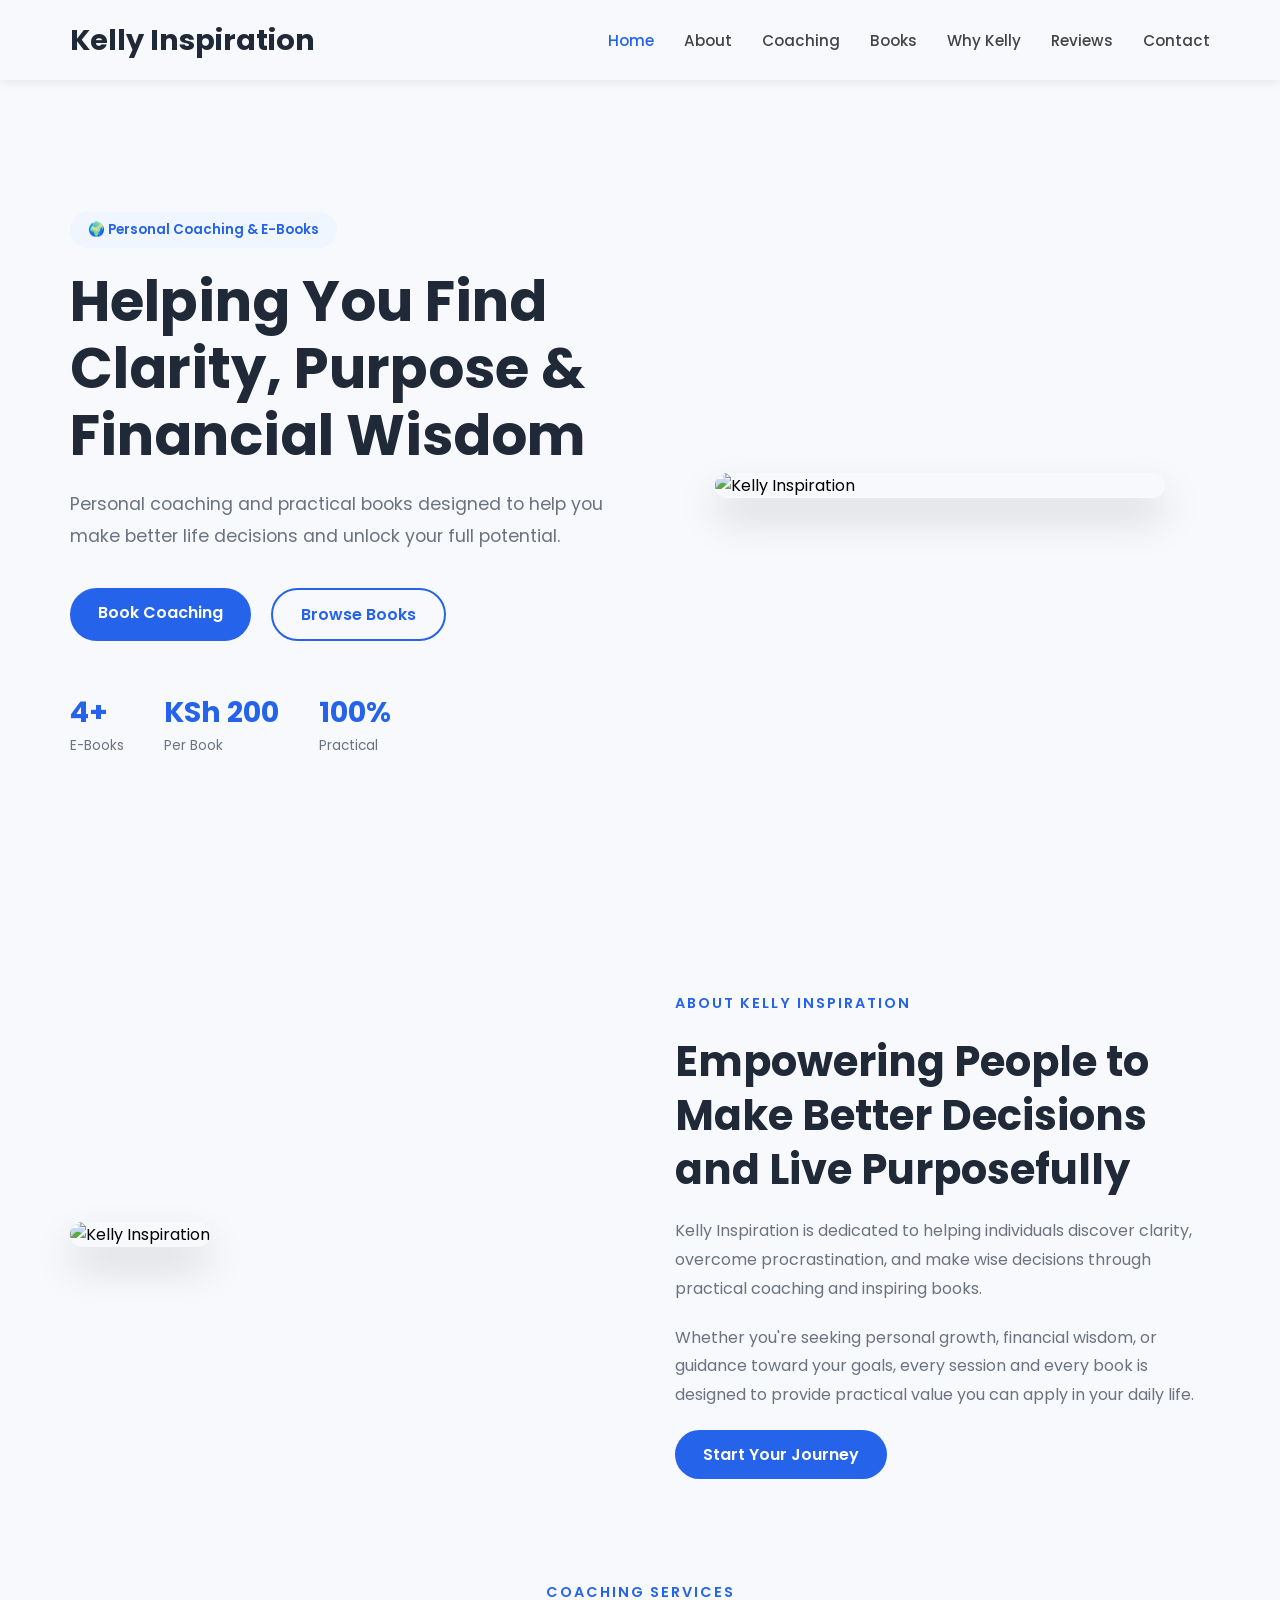
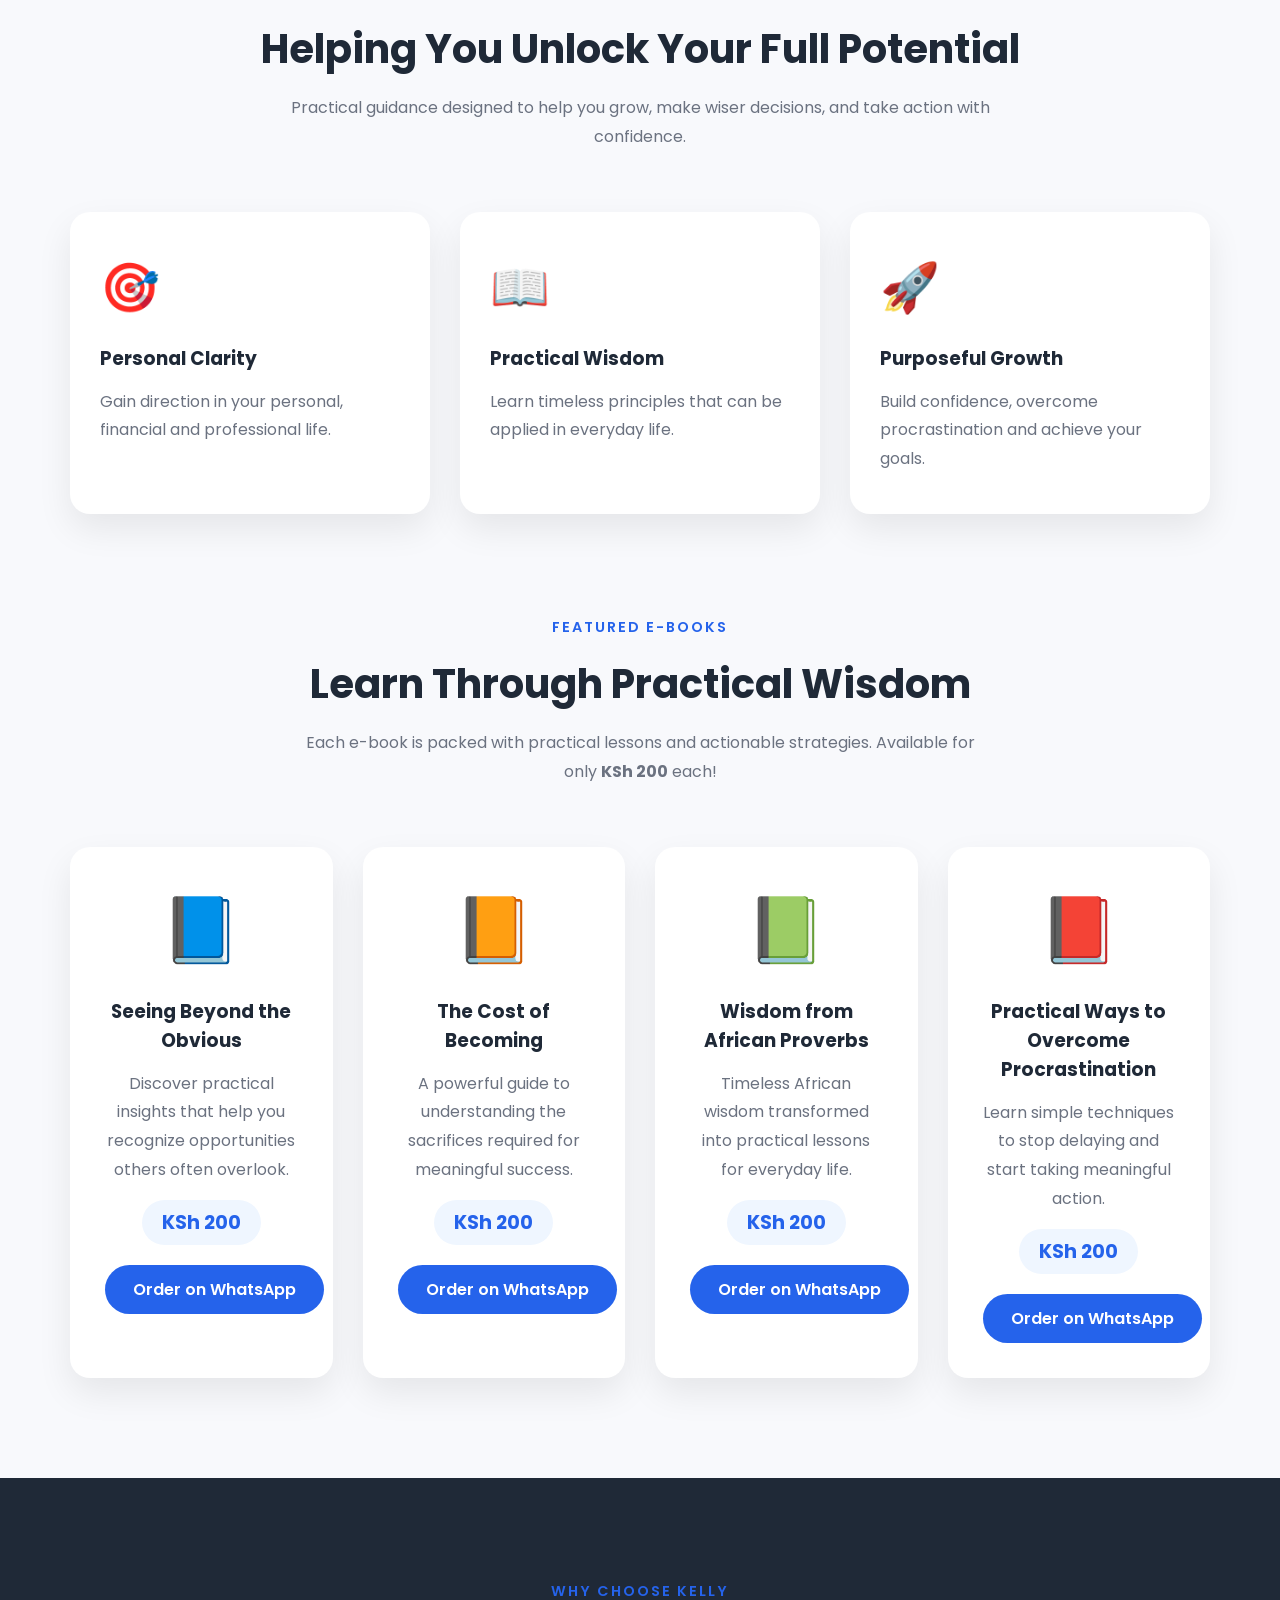
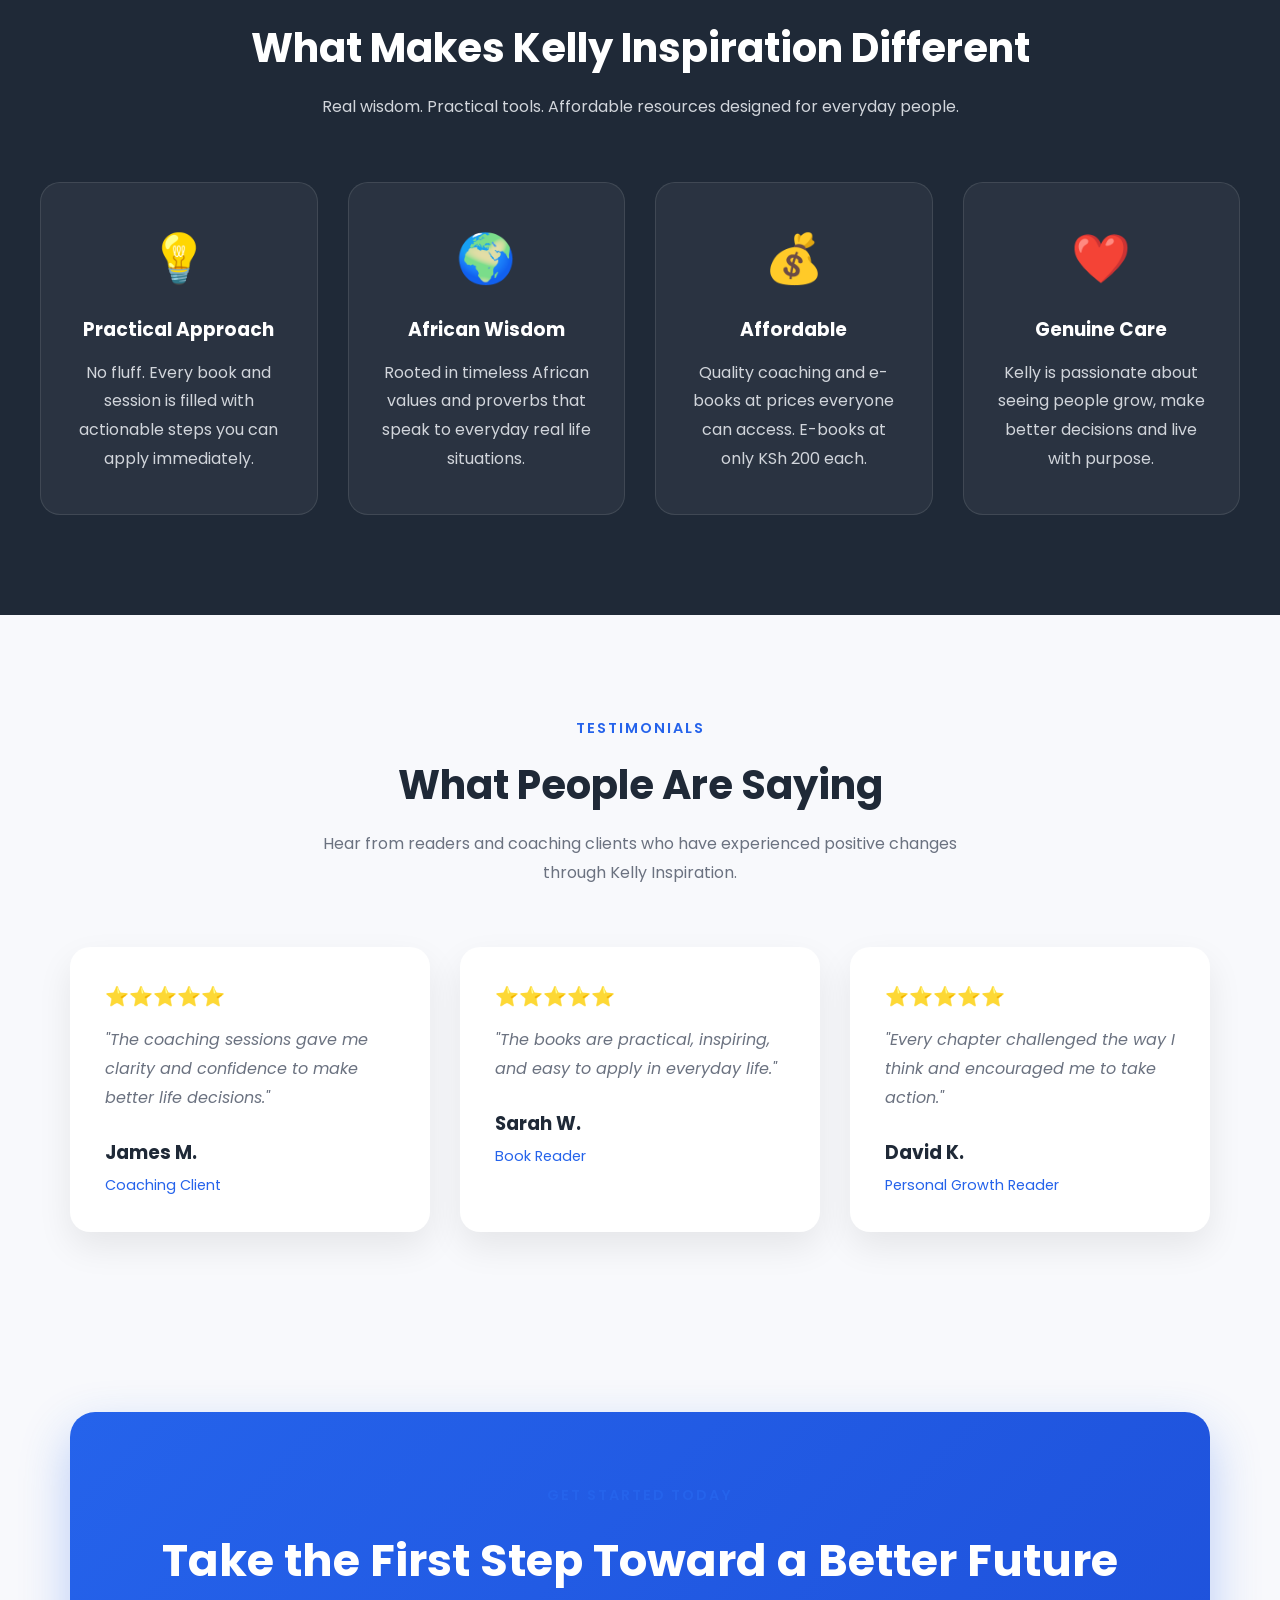
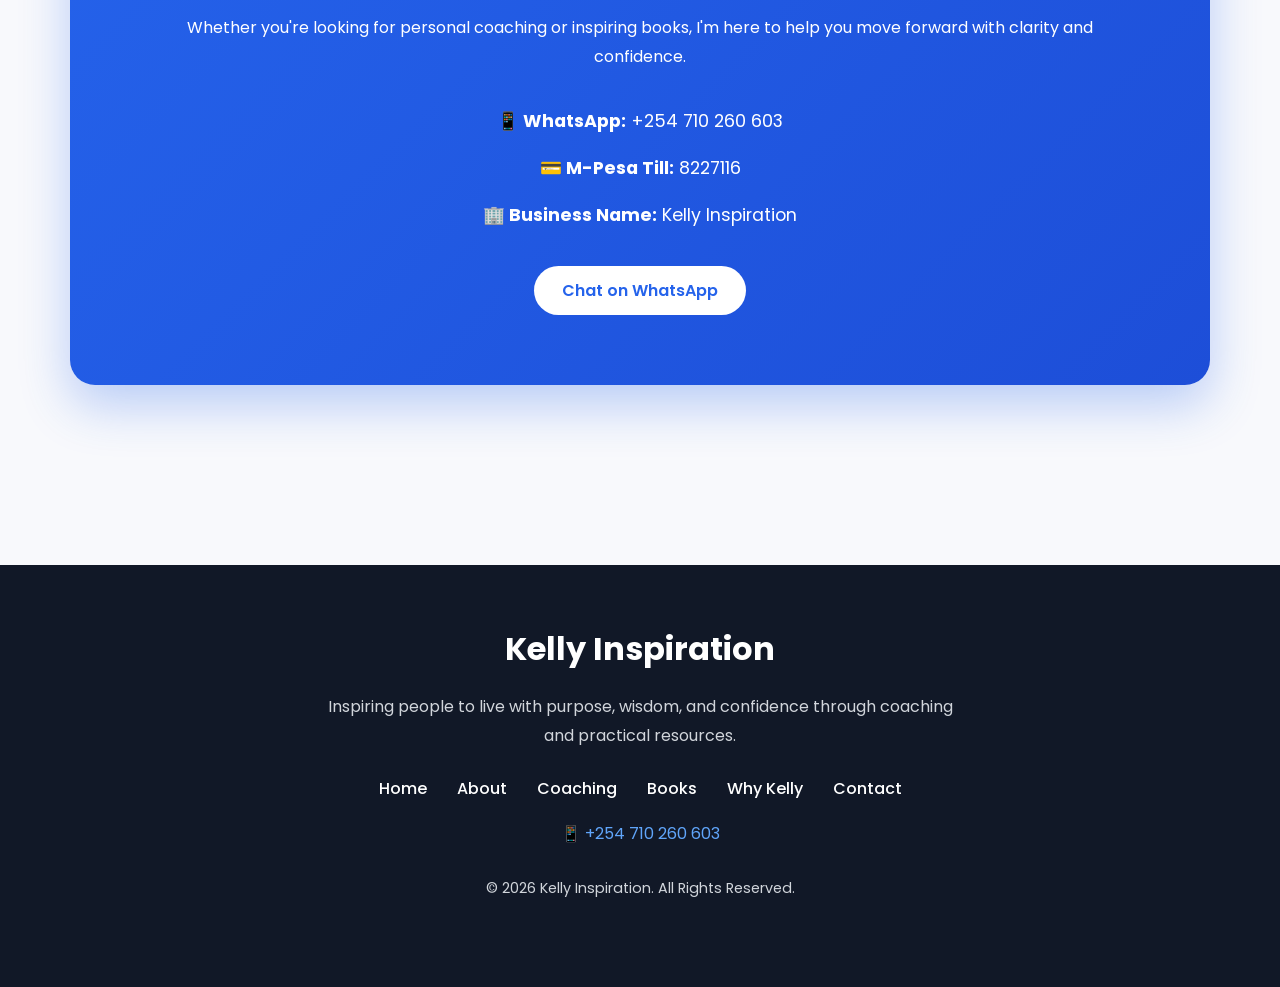
==== index.html @ 17c18f0d "Rename index6.html to index.html" ====
<!DOCTYPE html>
<html lang="en">

<head>
  <meta charset="UTF-8">
  <meta name="viewport" content="width=device-width, initial-scale=1">
  <title>Kelly Inspiration | Personal Coach</title>
  <link rel="stylesheet" href="styles.css">
</head>

<body>

 <!-- Header -->
 <header>
   <nav>
     <h2>Kelly Inspiration</h2>
     <ul>
      <li><a href="#hero">Home</a></li>
      <li><a href="#about">About</a></li>
      <li><a href="#coaching">Coaching</a></li>
      <li><a href="#books">Books</a></li>
      <li><a href="#why">Why Kelly</a></li>
      <li><a href="#testimonials">Reviews</a></li>
      <li><a href="#contact">Contact</a></li>
     </ul>
   </nav>
 </header>

 <!-- Hero -->
 <section id="hero">
    <div class="hero-text">
        <span class="badge">🌍 Personal Coaching & E-Books</span>
        <h1>Helping You Find Clarity, Purpose & Financial Wisdom</h1>
        <p>Personal coaching and practical books designed to help you make better life decisions and unlock your full potential.</p>
        <div class="hero-buttons">
            <a href="#contact" class="btn">Book Coaching</a>
            <a href="#books" class="btn-outline">Browse Books</a>
        </div>
        <div class="hero-stats">
            <div class="stat">
                <h3>4+</h3>
                <p>E-Books</p>
            </div>
            <div class="stat">
                <h3>KSh 200</h3>
                <p>Per Book</p>
            </div>
            <div class="stat">
                <h3>100%</h3>
                <p>Practical</p>
            </div>
        </div>
    </div>
    <div class="hero-image">
        <img src="images/coach.jpg" alt="Kelly Inspiration">
    </div>
</section>

 <!-- About -->
 <section id="about">
    <div class="about-image reveal">
        <img src="images/coach.jpg" alt="Kelly Inspiration">
    </div>
    <div class="about-content reveal">
        <span class="section-title">ABOUT KELLY INSPIRATION</span>
        <h2>Empowering People to Make Better Decisions and Live Purposefully</h2>
        <p>Kelly Inspiration is dedicated to helping individuals discover clarity, overcome procrastination, and make wise decisions through practical coaching and inspiring books.</p>
        <p>Whether you're seeking personal growth, financial wisdom, or guidance toward your goals, every session and every book is designed to provide practical value you can apply in your daily life.</p>
        <a href="#contact" class="btn">Start Your Journey</a>
    </div>
</section>

 <!-- Coaching -->
 <section id="coaching">
    <div class="section-heading reveal">
        <span class="section-title">COACHING SERVICES</span>
        <h2>Helping You Unlock Your Full Potential</h2>
        <p>Practical guidance designed to help you grow, make wiser decisions, and take action with confidence.</p>
    </div>
    <div class="coaching-container">
        <div class="card reveal">
            <div class="icon">🎯</div>
            <h3>Personal Clarity</h3>
            <p>Gain direction in your personal, financial and professional life.</p>
        </div>
        <div class="card reveal">
            <div class="icon">📖</div>
            <h3>Practical Wisdom</h3>
            <p>Learn timeless principles that can be applied in everyday life.</p>
        </div>
        <div class="card reveal">
            <div class="icon">🚀</div>
            <h3>Purposeful Growth</h3>
            <p>Build confidence, overcome procrastination and achieve your goals.</p>
        </div>
    </div>
</section>

 <!-- Books -->
 <section id="books">
    <div class="section-heading reveal">
        <span class="section-title">FEATURED E-BOOKS</span>
        <h2>Learn Through Practical Wisdom</h2>
        <p>Each e-book is packed with practical lessons and actionable strategies. Available for only <strong>KSh 200</strong> each!</p>
    </div>
    <div class="books-container">
        <div class="book-card reveal">
            <div class="book-cover">📘</div>
            <h3>Seeing Beyond the Obvious</h3>
            <p>Discover practical insights that help you recognize opportunities others often overlook.</p>
            <div class="price">KSh 200</div>
            <a href="https://api.whatsapp.com/send?phone=254710260603&text=Hi%20Kelly%2C%20I%27m%20interested%20in%20the%20book%20%22Seeing%20Beyond%20the%20Obvious%22!" target="_blank" class="btn">Order on WhatsApp</a>
        </div>
        <div class="book-card reveal">
            <div class="book-cover">📙</div>
            <h3>The Cost of Becoming</h3>
            <p>A powerful guide to understanding the sacrifices required for meaningful success.</p>
            <div class="price">KSh 200</div>
            <a href="https://api.whatsapp.com/send?phone=254710260603&text=Hi%20Kelly%2C%20I%27m%20interested%20in%20the%20book%20%22The%20Cost%20of%20Becoming%22!" target="_blank" class="btn">Order on WhatsApp</a>
        </div>
        <div class="book-card reveal">
            <div class="book-cover">📗</div>
            <h3>Wisdom from African Proverbs</h3>
            <p>Timeless African wisdom transformed into practical lessons for everyday life.</p>
            <div class="price">KSh 200</div>
            <a href="https://api.whatsapp.com/send?phone=254710260603&text=Hi%20Kelly%2C%20I%27m%20interested%20in%20the%20book%20%22Wisdom%20from%20African%20Proverbs%22!" target="_blank" class="btn">Order on WhatsApp</a>
        </div>
        <div class="book-card reveal">
            <div class="book-cover">📕</div>
            <h3>Practical Ways to Overcome Procrastination</h3>
            <p>Learn simple techniques to stop delaying and start taking meaningful action.</p>
            <div class="price">KSh 200</div>
            <a href="https://api.whatsapp.com/send?phone=254710260603&text=Hi%20Kelly%2C%20I%27m%20interested%20in%20the%20book%20%22Practical%20Ways%20to%20Overcome%20Procrastination%22!" target="_blank" class="btn">Order on WhatsApp</a>
        </div>
    </div>
</section>

<!-- Why Choose Kelly -->
<section id="why">
    <div class="section-heading reveal">
        <span class="section-title">WHY CHOOSE KELLY</span>
        <h2>What Makes Kelly Inspiration Different</h2>
        <p>Real wisdom. Practical tools. Affordable resources designed for everyday people.</p>
    </div>
    <div class="why-container">
        <div class="why-card reveal">
            <div class="icon">💡</div>
            <h3>Practical Approach</h3>
            <p>No fluff. Every book and session is filled with actionable steps you can apply immediately.</p>
        </div>
        <div class="why-card reveal">
            <div class="icon">🌍</div>
            <h3>African Wisdom</h3>
            <p>Rooted in timeless African values and proverbs that speak to everyday real life situations.</p>
        </div>
        <div class="why-card reveal">
            <div class="icon">💰</div>
            <h3>Affordable</h3>
            <p>Quality coaching and e-books at prices everyone can access. E-books at only KSh 200 each.</p>
        </div>
        <div class="why-card reveal">
            <div class="icon">❤️</div>
            <h3>Genuine Care</h3>
            <p>Kelly is passionate about seeing people grow, make better decisions and live with purpose.</p>
        </div>
    </div>
</section>

 <!-- Testimonials -->
 <section id="testimonials">
    <div class="section-heading reveal">
        <span class="section-title">TESTIMONIALS</span>
        <h2>What People Are Saying</h2>
        <p>Hear from readers and coaching clients who have experienced positive changes through Kelly Inspiration.</p>
    </div>
    <div class="testimonial-container">
        <div class="testimonial-card reveal">
            <div class="stars">⭐⭐⭐⭐⭐</div>
            <p class="quote">"The coaching sessions gave me clarity and confidence to make better life decisions."</p>
            <h3>James M.</h3>
            <span>Coaching Client</span>
        </div>
        <div class="testimonial-card reveal">
            <div class="stars">⭐⭐⭐⭐⭐</div>
            <p class="quote">"The books are practical, inspiring, and easy to apply in everyday life."</p>
            <h3>Sarah W.</h3>
            <span>Book Reader</span>
        </div>
        <div class="testimonial-card reveal">
            <div class="stars">⭐⭐⭐⭐⭐</div>
            <p class="quote">"Every chapter challenged the way I think and encouraged me to take action."</p>
            <h3>David K.</h3>
            <span>Personal Growth Reader</span>
        </div>
    </div>
</section>

 <!-- Contact -->
 <section id="contact">
    <div class="contact-content reveal">
        <span class="section-title">GET STARTED TODAY</span>
        <h2>Take the First Step Toward a Better Future</h2>
        <p>Whether you're looking for personal coaching or inspiring books, I'm here to help you move forward with clarity and confidence.</p>
        <div class="contact-info">
            <p><strong>📱 WhatsApp:</strong> +254 710 260 603</p>
            <p><strong>💳 M-Pesa Till:</strong> 8227116</p>
            <p><strong>🏢 Business Name:</strong> Kelly Inspiration</p>
        </div>
        <a href="https://api.whatsapp.com/send?phone=254710260603&text=Hi%20Kelly%2C%20I%27m%20interested%20in%20your%20coaching%20services!" target="_blank" class="btn">Chat on WhatsApp</a>
    </div>
</section>

 <!-- Footer -->
 <footer>
    <div class="footer-content">
        <h2>Kelly Inspiration</h2>
        <p>Inspiring people to live with purpose, wisdom, and confidence through coaching and practical resources.</p>
        <div class="footer-links">
            <a href="#hero">Home</a>
            <a href="#about">About</a>
            <a href="#coaching">Coaching</a>
            <a href="#books">Books</a>
            <a href="#why">Why Kelly</a>
            <a href="#contact">Contact</a>
        </div>
        <div class="footer-contact">
            <a href="https://api.whatsapp.com/send?phone=254710260603" target="_blank">📱 +254 710 260 603</a>
        </div>
        <p class="copyright">© 2026 Kelly Inspiration. All Rights Reserved.</p>
    </div>
</footer>

 <script src="script.js"></script>
</body>

</html>
---- styles.css ----
/* Google Font */
@import url('https://fonts.googleapis.com/css2?family=Poppins:wght@300;400;500;600;700&display=swap');

/* Reset */
* {
  margin: 0;
  padding: 0;
  box-sizing: border-box;
  scroll-behavior: smooth;
}

body {
  font-family: 'Poppins', sans-serif;
  background-color: #f8f9fc;
}

/* Navigation */
header {
  width: 100%;
  background: #f8f9fc;
  position: sticky;
  top: 0;
  z-index: 1000;
  box-shadow: 0 2px 10px rgba(0,0,0,0.08);
}

nav {
  max-width: 1200px;
  margin: auto;
  height: 80px;
  display: flex;
  justify-content: space-between;
  align-items: center;
  padding: 0 30px;
}

nav h2 {
  color: #1f2937;
  font-size: 1.8rem;
  font-weight: 700;
}

nav ul {
  display: flex;
  list-style: none;
  gap: 30px;
}

nav ul li a {
  text-decoration: none;
  color: #444;
  font-size: .95rem;
  font-weight: 500;
  transition: .3s;
}

nav ul li a:hover {
  color: #2563eb;
}

/* Buttons */
.btn {
  text-decoration: none;
  background: #2563eb;
  color: white;
  padding: 12px 28px;
  border-radius: 50px;
  font-weight: 600;
  transition: .3s;
  display: inline-block;
  white-space: nowrap;
}

.btn:hover {
  background: #1d4ed8;
  transform: translateY(-2px);
  box-shadow: 0 8px 20px rgba(37,99,235,0.3);
}

.btn-outline {
  text-decoration: none;
  color: #2563eb;
  border: 2px solid #2563eb;
  padding: 12px 28px;
  border-radius: 50px;
  font-weight: 600;
  transition: .3s;
}

.btn-outline:hover {
  background: #2563eb;
  color: #fff;
}

/* Reveal animation */
.reveal {
  opacity: 0;
  transform: translateY(30px);
  transition: all 0.6s ease;
}

.reveal.visible {
  opacity: 1;
  transform: translateY(0);
}

/* =========================
   HERO SECTION
========================= */
#hero {
  max-width: 1200px;
  margin: 0 auto;
  min-height: 90vh;
  display: flex;
  justify-content: space-between;
  align-items: center;
  gap: 60px;
  padding: 60px 30px;
}

.badge {
  background: #eff6ff;
  color: #2563eb;
  padding: 8px 18px;
  border-radius: 50px;
  font-size: .85rem;
  font-weight: 600;
  display: inline-block;
  margin-bottom: 20px;
}

.hero-text { flex: 1; }

.hero-text h1 {
  font-size: 3.5rem;
  color: #1f2937;
  line-height: 1.2;
  margin-bottom: 20px;
}

.hero-text p {
  font-size: 1.1rem;
  color: #6b7280;
  line-height: 1.8;
  margin-bottom: 35px;
}

.hero-buttons {
  display: flex;
  gap: 20px;
  margin-bottom: 50px;
}

.hero-stats {
  display: flex;
  gap: 40px;
}

.stat h3 {
  font-size: 1.8rem;
  color: #2563eb;
  font-weight: 700;
}

.stat p {
  font-size: .85rem;
  color: #6b7280;
  margin-bottom: 0;
}

.hero-image {
  flex: 1;
  display: flex;
  justify-content: center;
}

.hero-image img {
  width: 100%;
  max-width: 450px;
  border-radius: 20px;
  object-fit: cover;
  box-shadow: 0 20px 40px rgba(0,0,0,.15);
}

/* =========================
   ABOUT SECTION
========================= */
#about {
  max-width: 1200px;
  margin: 100px auto;
  display: flex;
  align-items: center;
  justify-content: space-between;
  gap: 70px;
  padding: 0 30px;
}

.about-image { flex: 1; }

.about-image img {
  width: 100%;
  max-width: 450px;
  border-radius: 20px;
  box-shadow: 0 20px 40px rgba(0,0,0,.15);
}

.about-content { flex: 1; }

.section-title {
  color: #2563eb;
  font-size: .9rem;
  font-weight: 600;
  letter-spacing: 2px;
}

.about-content h2 {
  font-size: 2.6rem;
  color: #1f2937;
  margin: 20px 0;
  line-height: 1.3;
}

.about-content p {
  color: #6b7280;
  line-height: 1.8;
  margin-bottom: 20px;
}

/* =========================
   COACHING SECTION
========================= */
#coaching {
  max-width: 1200px;
  margin: 100px auto;
  padding: 0 30px;
}

.section-heading {
  text-align: center;
  margin-bottom: 60px;
}

.section-heading h2 {
  font-size: 2.5rem;
  color: #1f2937;
  margin: 15px 0;
}

.section-heading p {
  color: #6b7280;
  max-width: 700px;
  margin: auto;
  line-height: 1.8;
}

.coaching-container {
  display: flex;
  gap: 30px;
  justify-content: center;
  flex-wrap: wrap;
}

.card {
  background: #fff;
  flex: 1;
  min-width: 280px;
  padding: 40px 30px;
  border-radius: 20px;
  box-shadow: 0 15px 35px rgba(0,0,0,.08);
  transition: .3s;
}

.card:hover { transform: translateY(-10px); }

.icon {
  font-size: 3rem;
  margin-bottom: 20px;
}

.card h3 {
  color: #1f2937;
  margin-bottom: 15px;
}

.card p {
  color: #6b7280;
  line-height: 1.8;
}

/* =========================
   BOOKS SECTION
========================= */
#books {
  max-width: 1200px;
  margin: 100px auto;
  padding: 0 30px;
}

.books-container {
  display: grid;
  grid-template-columns: repeat(auto-fit, minmax(260px, 1fr));
  gap: 30px;
}

.book-card {
  background: #fff;
  padding: 35px;
  border-radius: 20px;
  text-align: center;
  box-shadow: 0 15px 35px rgba(0,0,0,.08);
  transition: all .3s ease;
}

.book-card:hover { transform: translateY(-10px); }

.book-cover {
  font-size: 4rem;
  margin-bottom: 20px;
}

.book-card h3 {
  color: #1f2937;
  margin-bottom: 15px;
}

.book-card p {
  color: #6b7280;
  line-height: 1.8;
  margin-bottom: 15px;
}

.price {
  background: #eff6ff;
  color: #2563eb;
  font-weight: 700;
  font-size: 1.2rem;
  padding: 8px 20px;
  border-radius: 50px;
  display: inline-block;
  margin-bottom: 20px;
}

/* =========================
   WHY CHOOSE KELLY
========================= */
#why {
  background: #1f2937;
  padding: 100px 30px;
  margin-top: 100px;
}

#why .section-heading h2 { color: #fff; }
#why .section-heading p { color: #d1d5db; }

.why-container {
  max-width: 1200px;
  margin: 0 auto;
  display: grid;
  grid-template-columns: repeat(auto-fit, minmax(250px, 1fr));
  gap: 30px;
}

.why-card {
  background: rgba(255,255,255,0.05);
  border: 1px solid rgba(255,255,255,0.1);
  padding: 40px 30px;
  border-radius: 20px;
  text-align: center;
  transition: .3s;
}

.why-card:hover {
  background: rgba(37,99,235,0.2);
  transform: translateY(-10px);
}

.why-card h3 {
  color: #fff;
  margin: 15px 0;
}

.why-card p { color: #d1d5db; line-height: 1.8; }

/* =========================
   TESTIMONIALS
========================= */
#testimonials {
  max-width: 1200px;
  margin: 100px auto;
  padding: 0 30px;
}

.testimonial-container {
  display: grid;
  grid-template-columns: repeat(auto-fit, minmax(300px, 1fr));
  gap: 30px;
}

.testimonial-card {
  background: #fff;
  padding: 35px;
  border-radius: 20px;
  box-shadow: 0 15px 35px rgba(0,0,0,.08);
  transition: all .3s ease;
}

.testimonial-card:hover { transform: translateY(-10px); }

.stars { font-size: 1.2rem; margin-bottom: 15px; }

.quote {
  font-size: 1rem;
  color: #6b7280;
  line-height: 1.8;
  margin-bottom: 25px;
  font-style: italic;
}

.testimonial-card h3 {
  color: #1f2937;
  margin-bottom: 5px;
}

.testimonial-card span {
  color: #2563eb;
  font-size: .9rem;
}

/* =========================
   CONTACT SECTION
========================= */
#contact {
  max-width: 1200px;
  margin: 100px auto;
  padding: 80px 30px;
}

.contact-content {
  background: linear-gradient(135deg, #2563eb, #1d4ed8);
  color: #fff;
  padding: 70px;
  border-radius: 25px;
  text-align: center;
  box-shadow: 0 20px 50px rgba(37,99,235,0.3);
}

.contact-content h2 { font-size: 2.8rem; margin: 20px 0; }
.contact-content p { line-height: 1.8; margin-bottom: 15px; }
.contact-info { margin: 35px 0; }
.contact-info p { font-size: 1.1rem; }

.contact-content .btn {
  background: #fff;
  color: #2563eb;
}

.contact-content .btn:hover { background: #f8f9fc; }

/* =========================
   FOOTER
========================= */
footer {
  background: #111827;
  color: #fff;
  margin-top: 100px;
}

.footer-content {
  max-width: 1200px;
  margin: auto;
  padding: 60px 30px;
  text-align: center;
}

.footer-content h2 { font-size: 2rem; margin-bottom: 20px; }

.footer-content p {
  color: #d1d5db;
  line-height: 1.8;
  max-width: 650px;
  margin: 0 auto 25px;
}

.footer-links {
  display: flex;
  justify-content: center;
  gap: 30px;
  flex-wrap: wrap;
  margin-bottom: 20px;
}

.footer-links a {
  color: #fff;
  text-decoration: none;
  font-weight: 500;
  transition: .3s;
}

.footer-links a:hover { color: #60a5fa; }

.footer-contact { margin-bottom: 30px; }

.footer-contact a {
  color: #60a5fa;
  text-decoration: none;
  font-size: 1rem;
}

.copyright { font-size: .9rem; color: #9ca3af; }

/* =========================
   RESPONSIVE
========================= */
@media (max-width: 768px) {
  nav {
    flex-direction: column;
    height: auto;
    padding: 20px;
    gap: 15px;
  }

  nav ul {
    flex-wrap: wrap;
    justify-content: center;
    gap: 15px;
  }

  #hero {
    flex-direction: column-reverse;
    text-align: center;
    padding: 50px 20px;
    min-height: auto;
  }

  .hero-text h1 { font-size: 2.2rem; }

  .hero-buttons {
    justify-content: center;
    flex-wrap: wrap;
  }

  .hero-stats { justify-content: center; }

  .hero-image img { max-width: 300px; }

  #about {
    flex-direction: column;
    text-align: center;
    margin: 60px auto;
  }

  .about-content h2 { font-size: 2rem; }

  .contact-content {
    padding: 40px 20px;
  }

  .contact-content h2 { font-size: 2rem; }

  #why { padding: 60px 20px; }
}
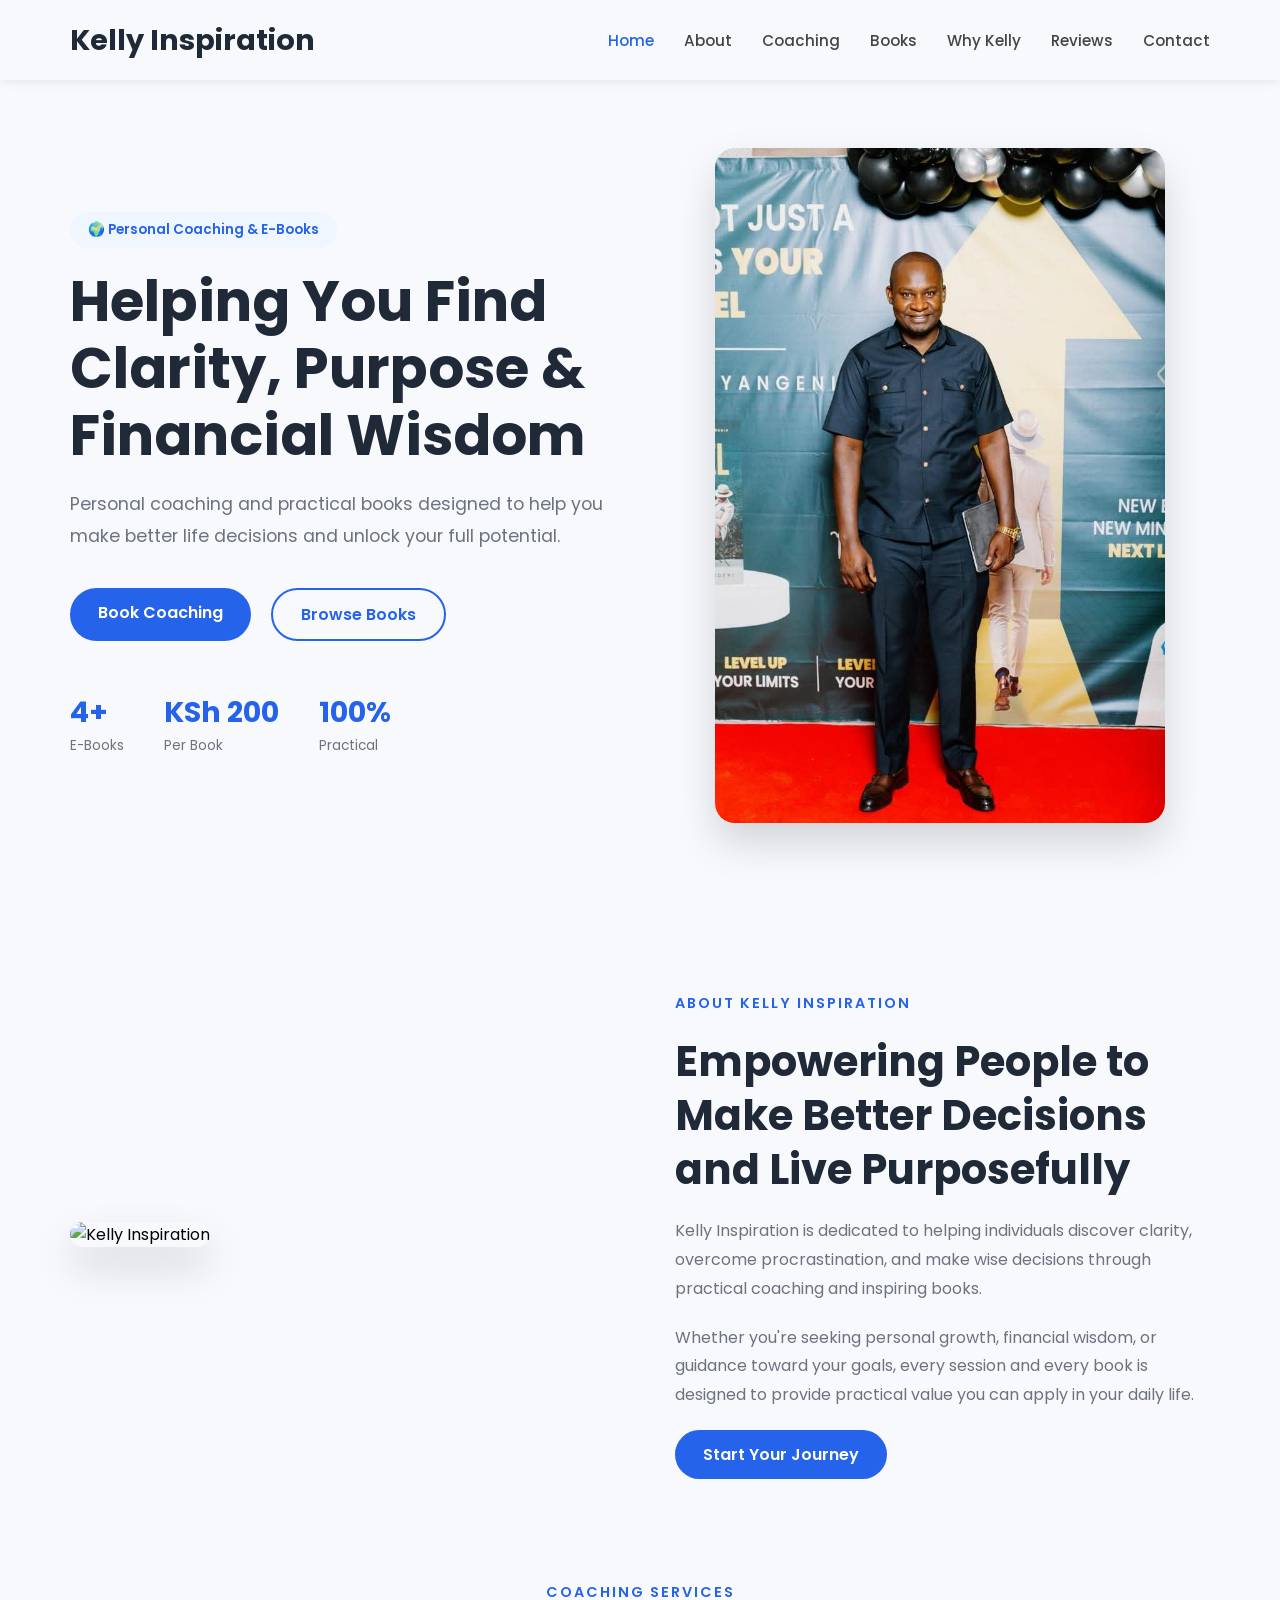
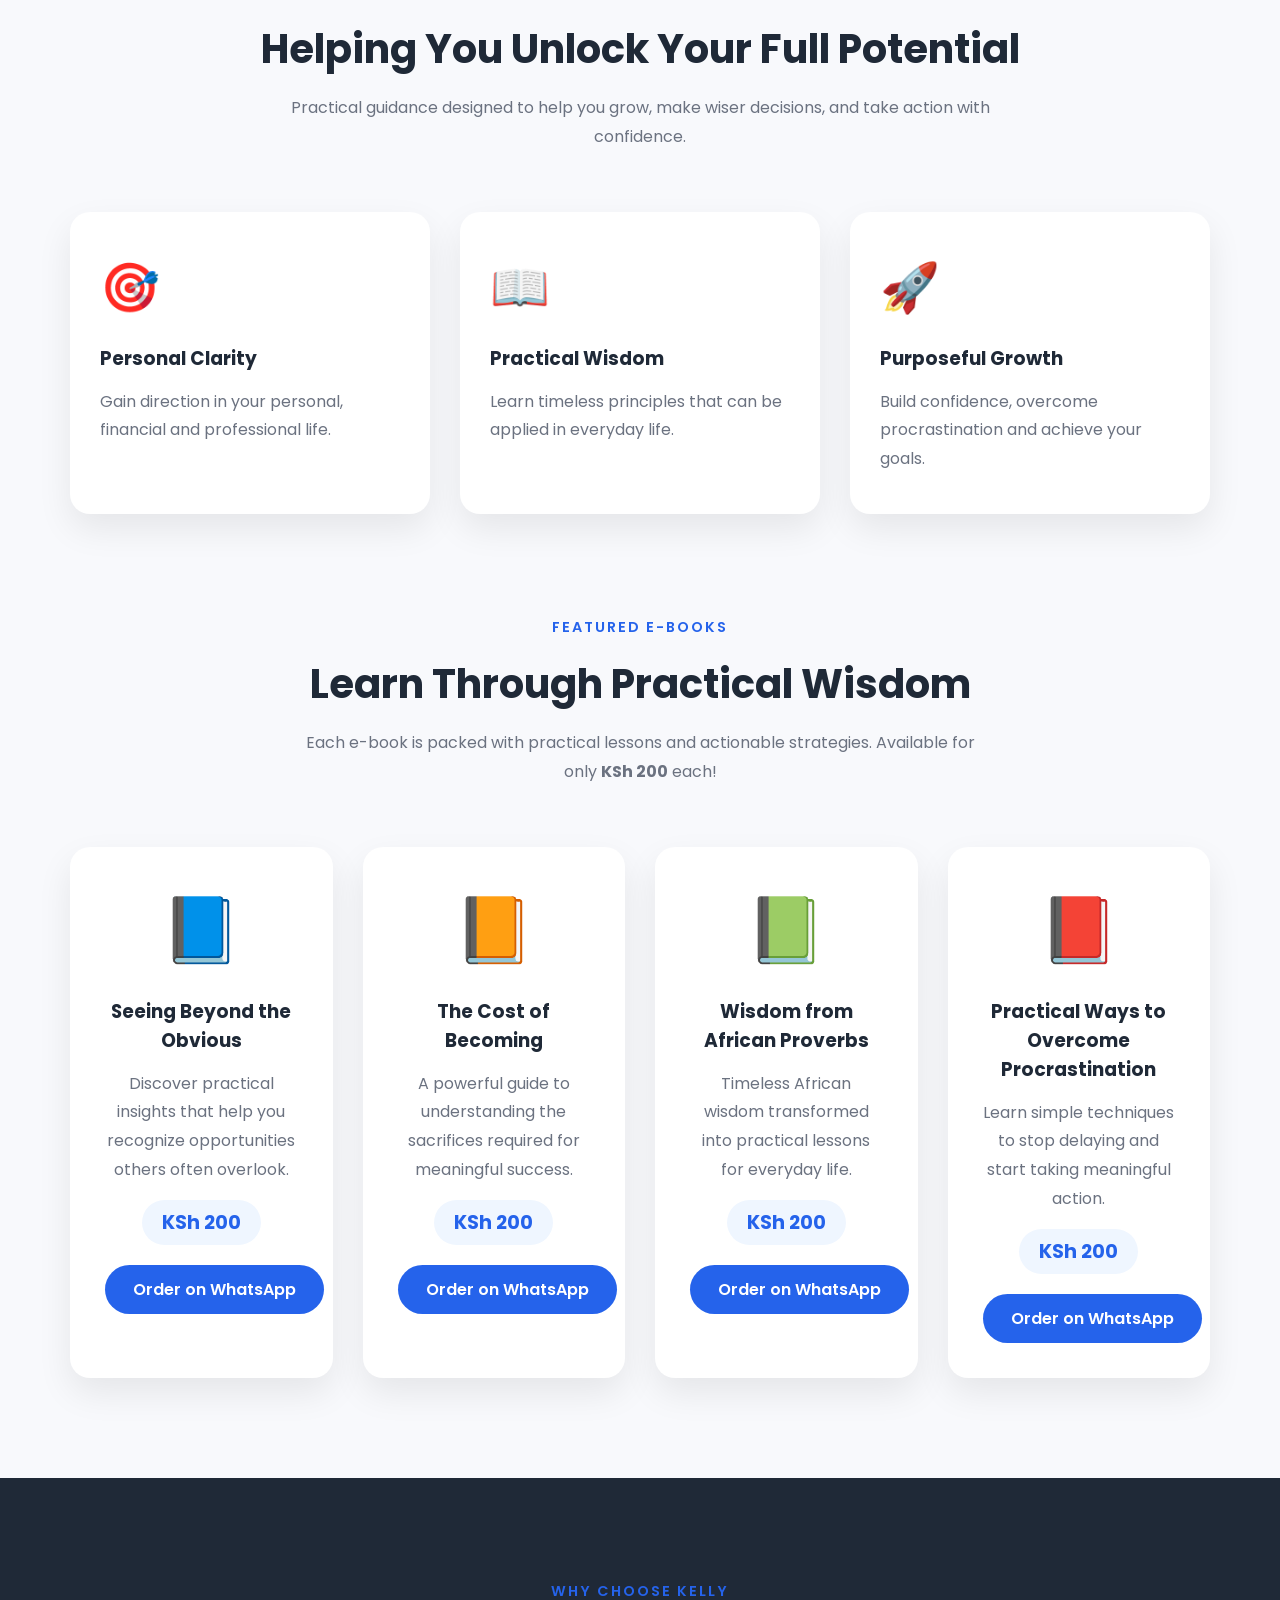
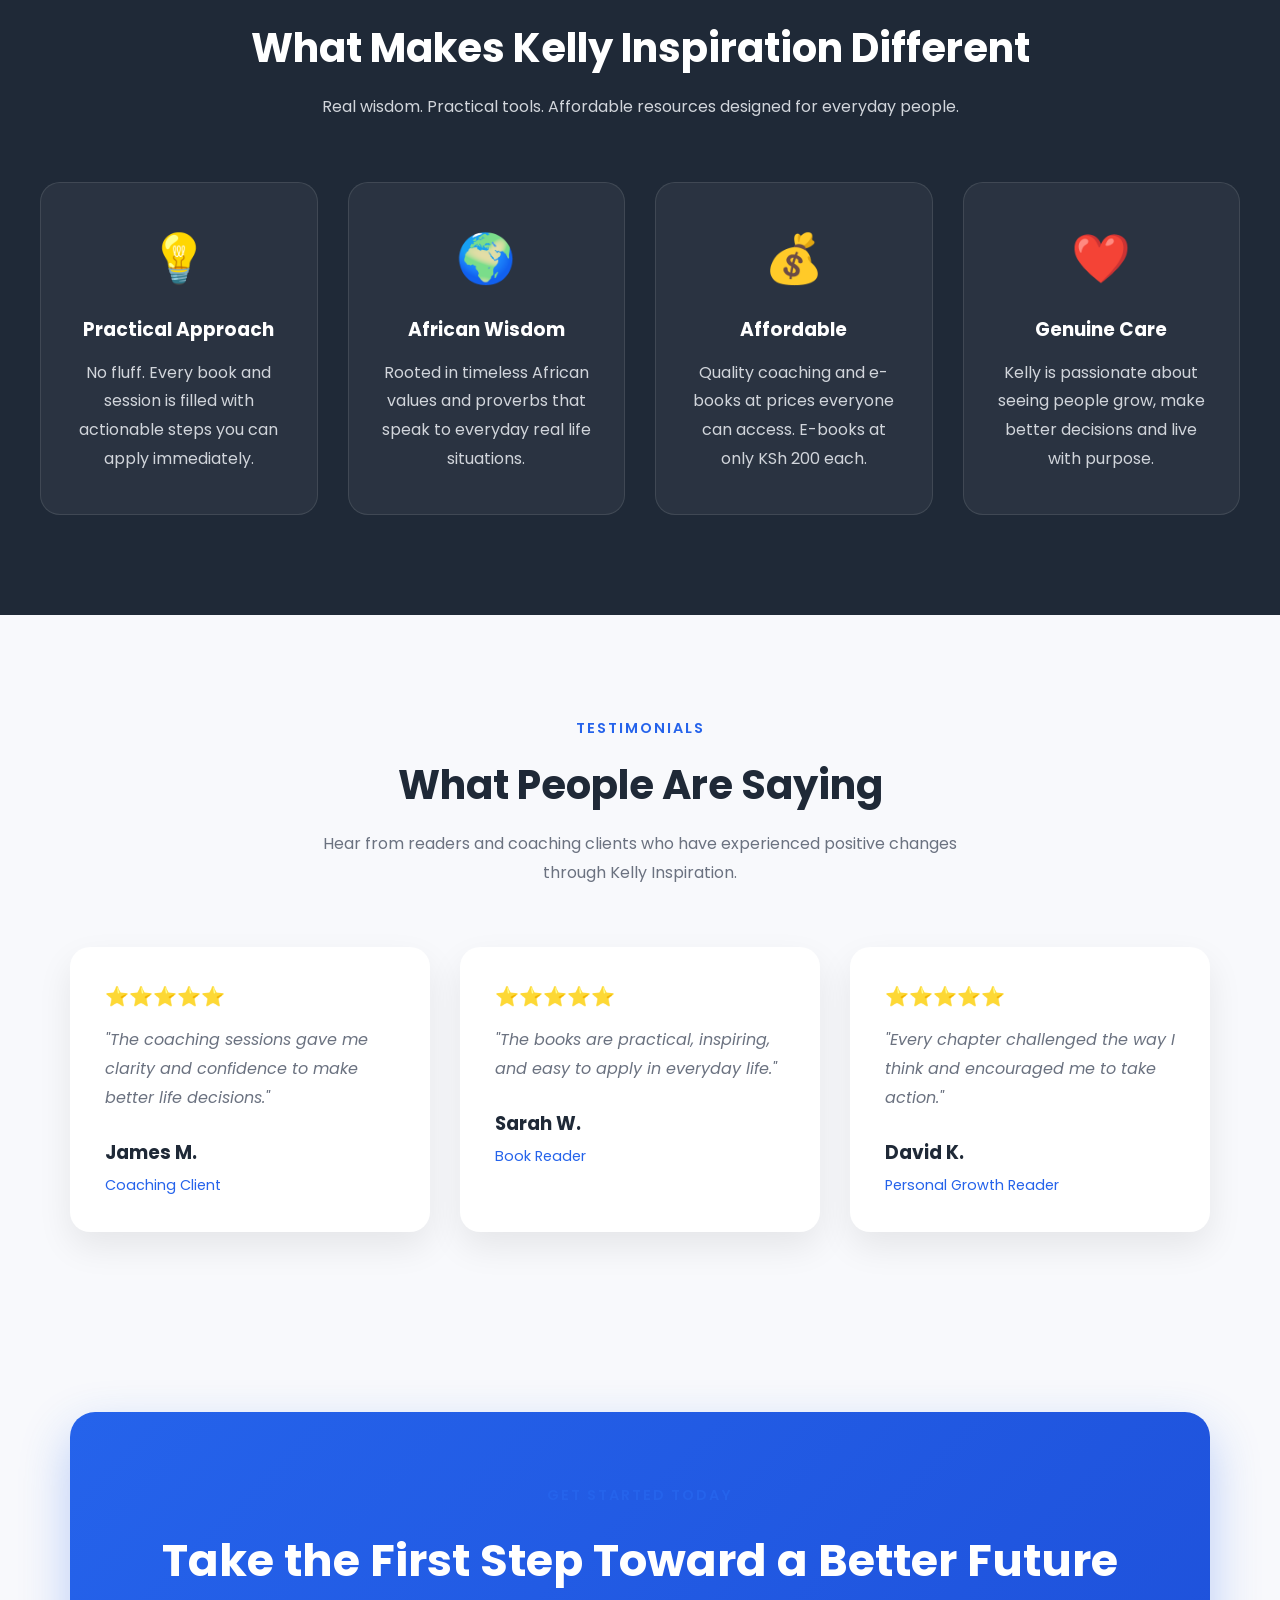
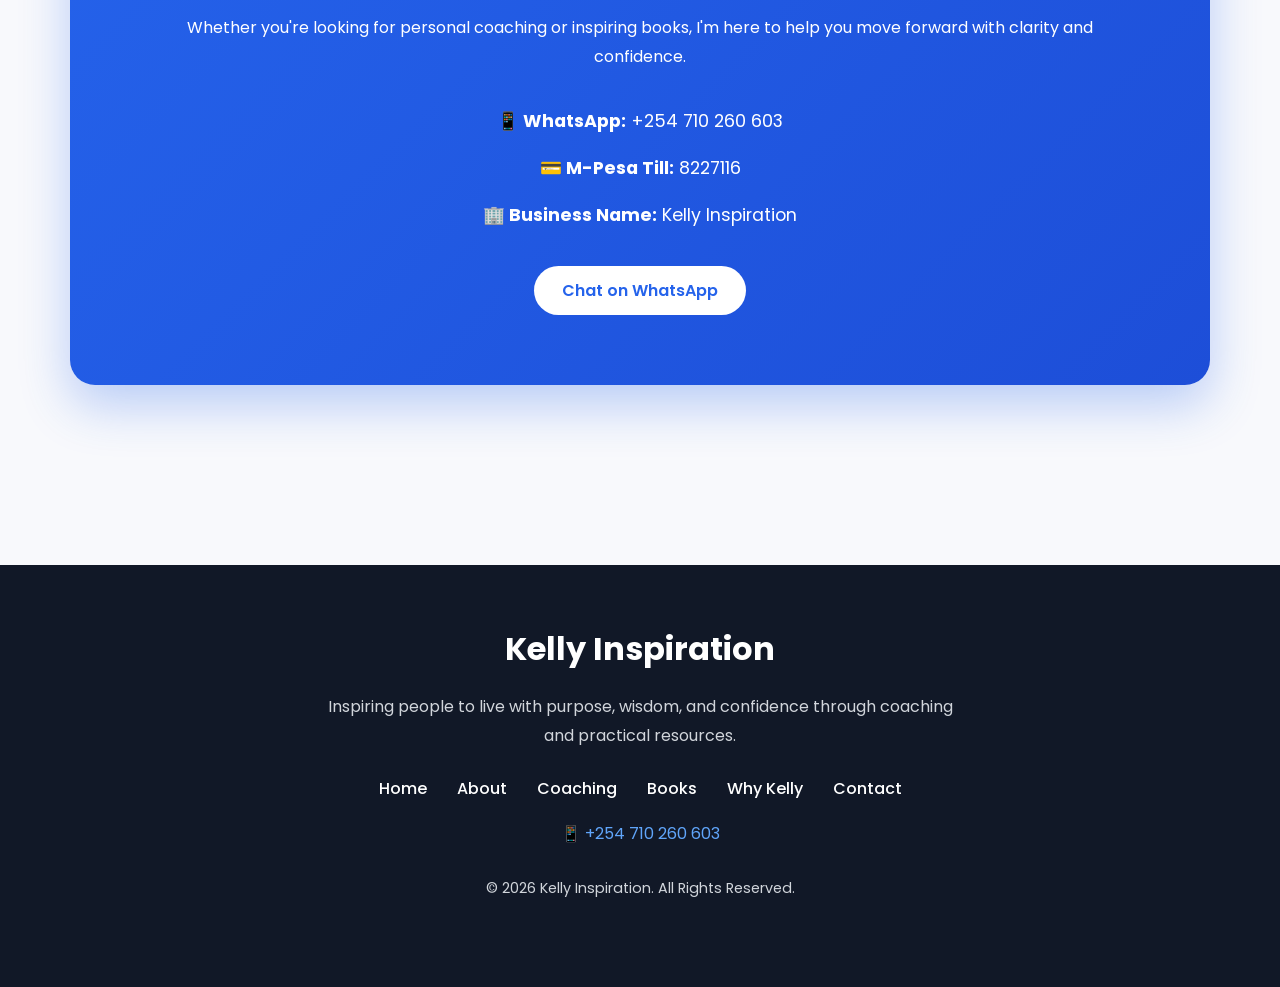
==== commit 957562a9: "Update image source path in index.html" ====
--- a/index.html
+++ b/index.html
@@ -52,7 +52,7 @@
         </div>
     </div>
     <div class="hero-image">
-        <img src="images/coach.jpg" alt="Kelly Inspiration">
+        <img src="coach.jpg" alt="Kelly Inspiration">
     </div>
 </section>
 
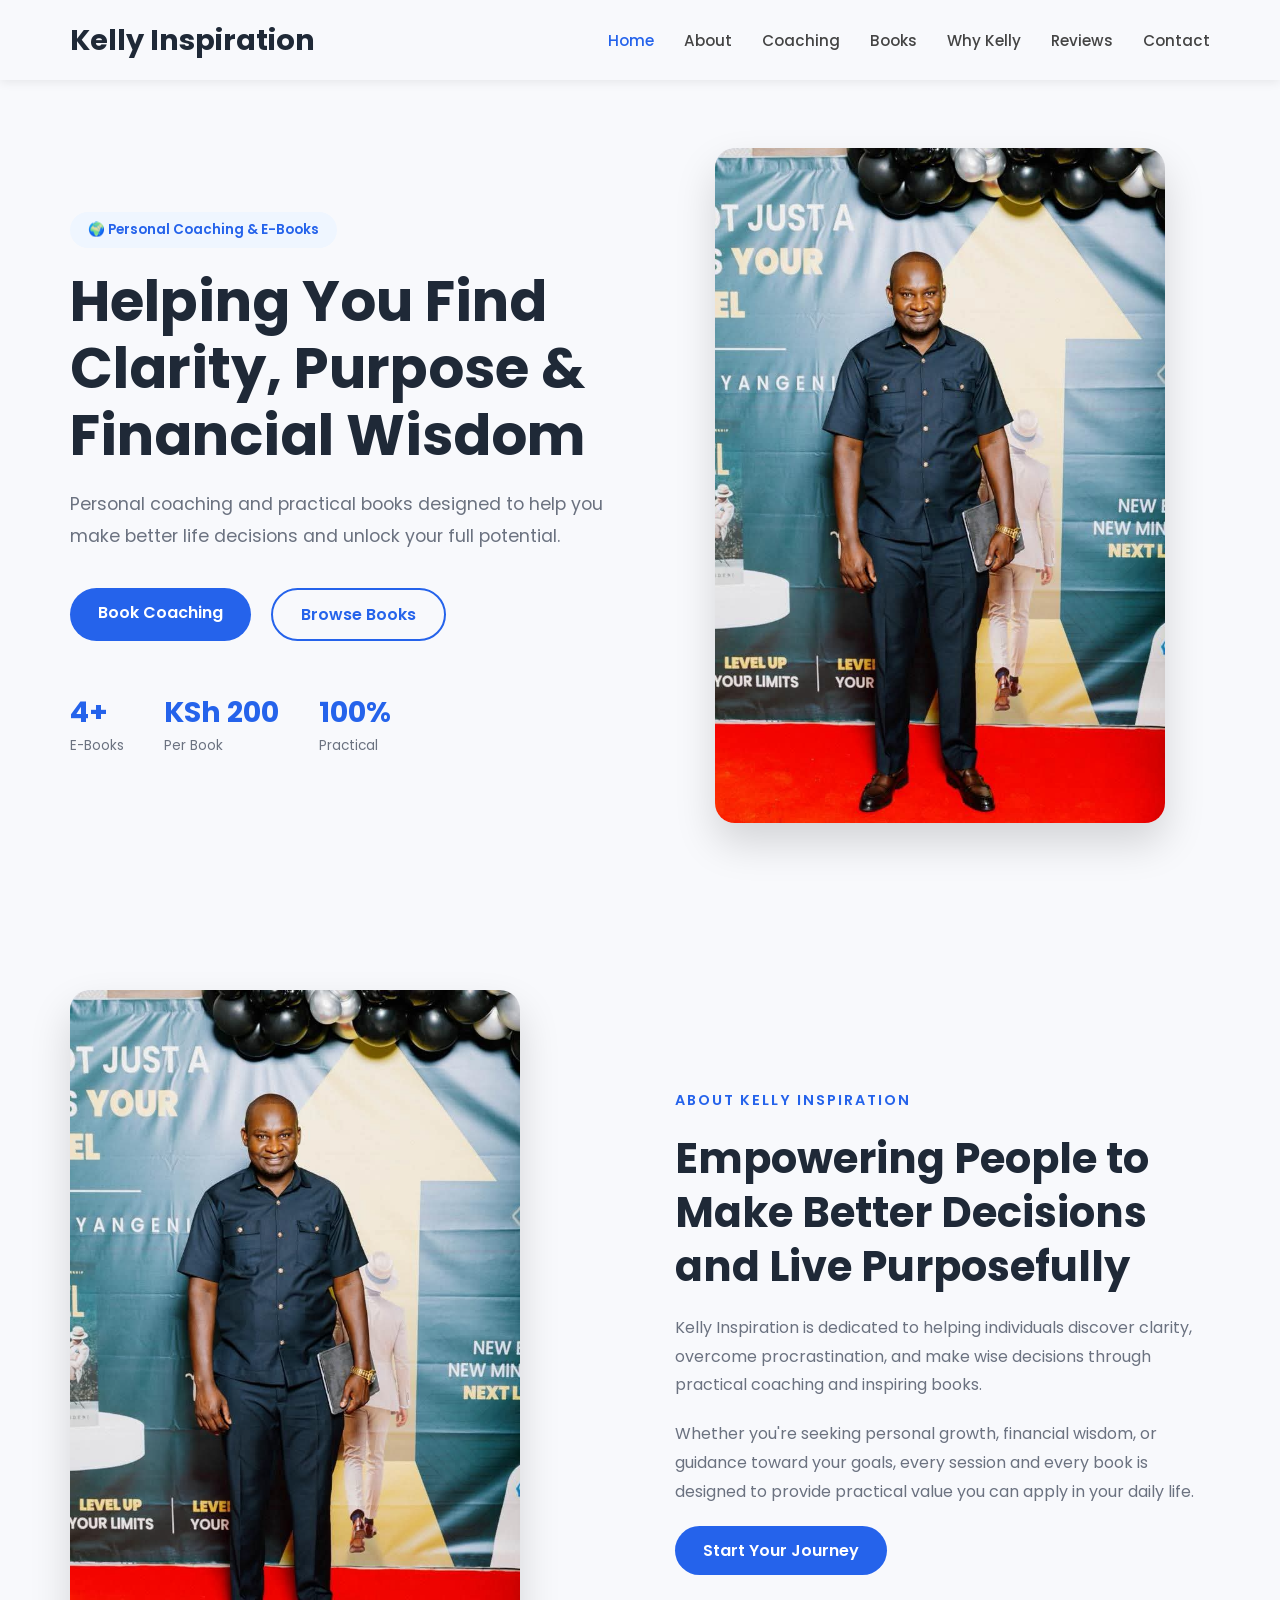
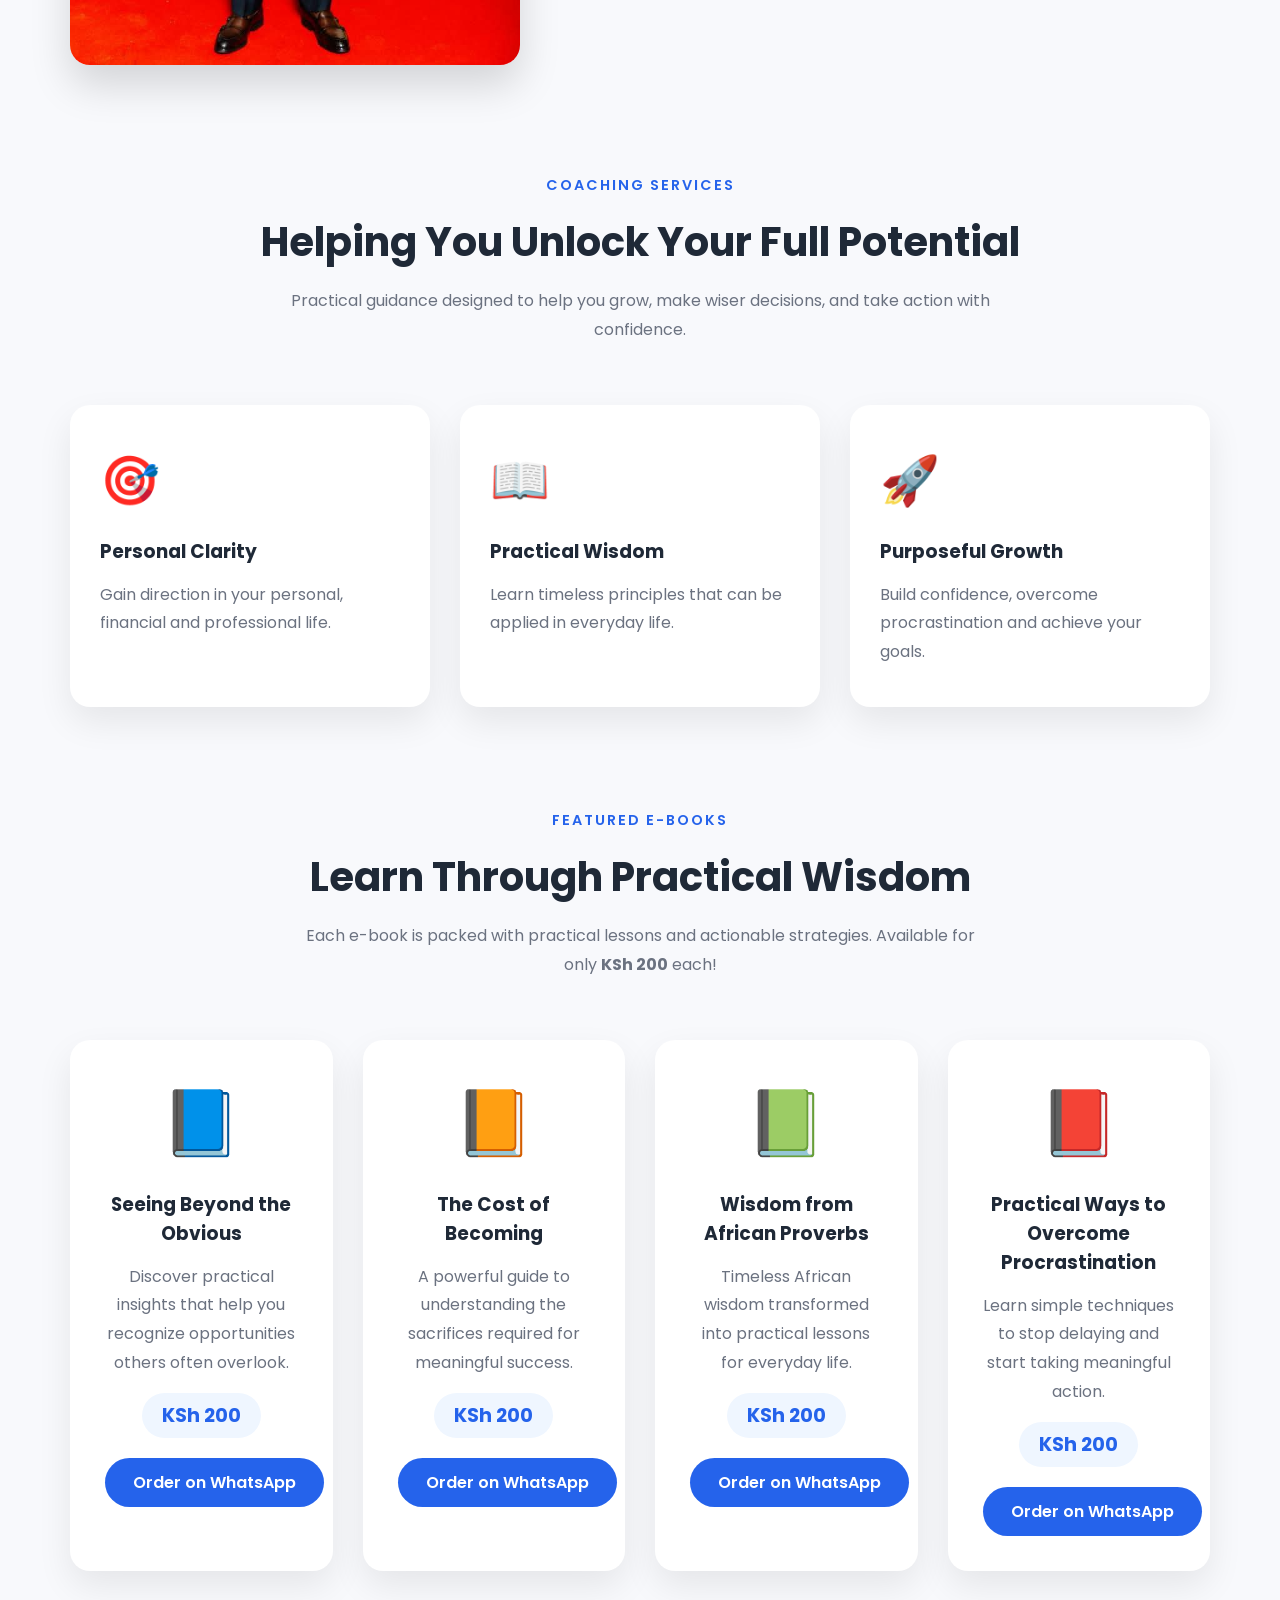
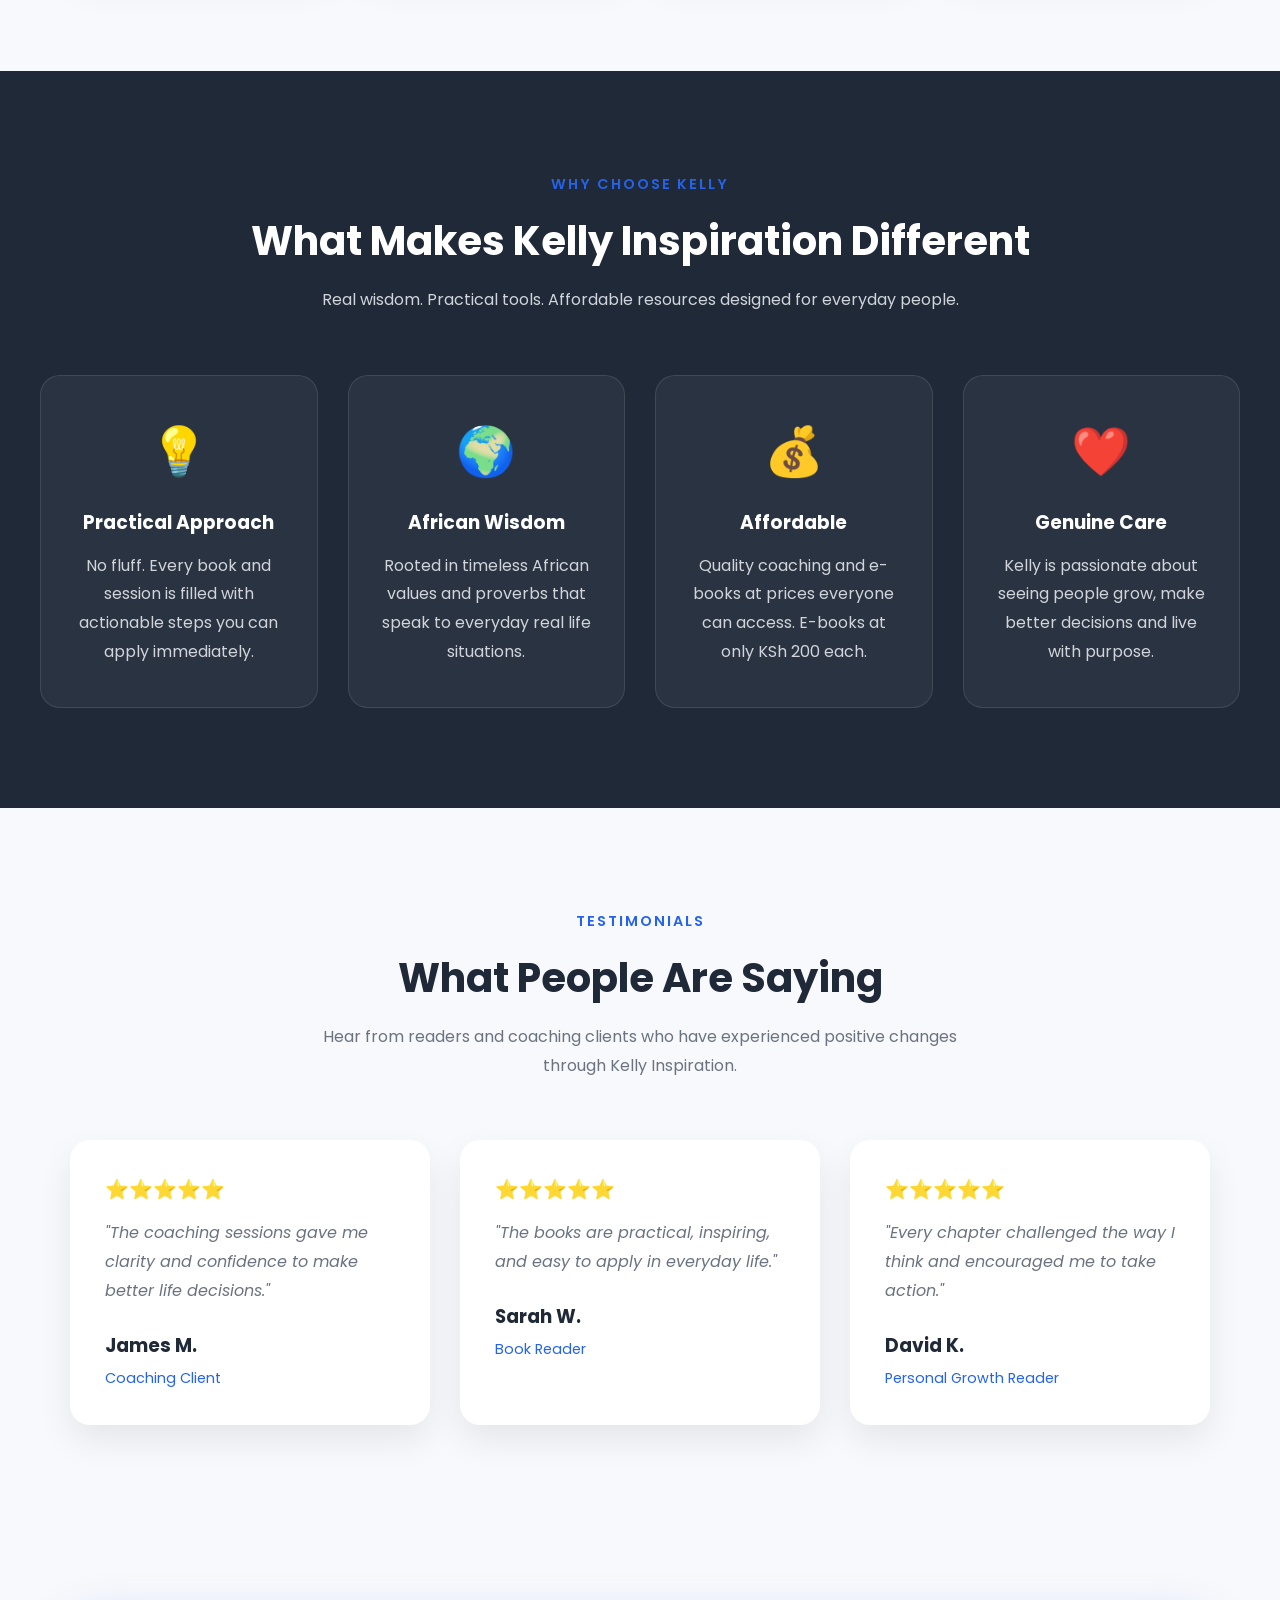
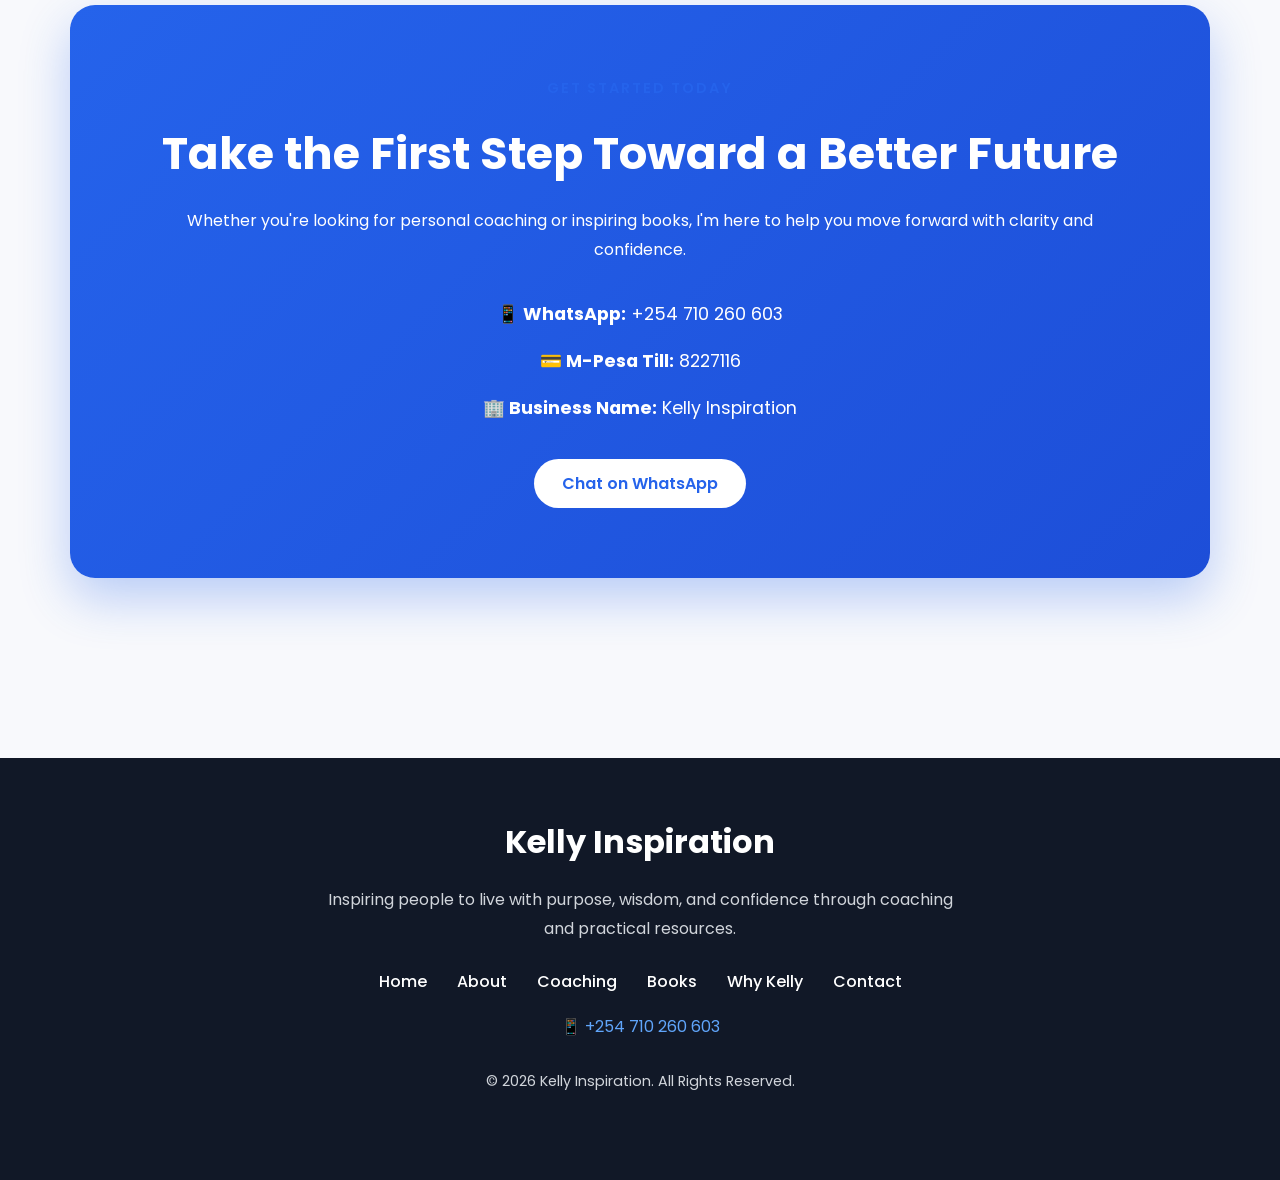
==== commit 3cd937bc: "Update index.html" ====
--- a/index.html
+++ b/index.html
@@ -59,7 +59,7 @@
  <!-- About -->
  <section id="about">
     <div class="about-image reveal">
-        <img src="images/coach.jpg" alt="Kelly Inspiration">
+        <img src="coach.jpg" alt="Kelly Inspiration">
     </div>
     <div class="about-content reveal">
         <span class="section-title">ABOUT KELLY INSPIRATION</span>
